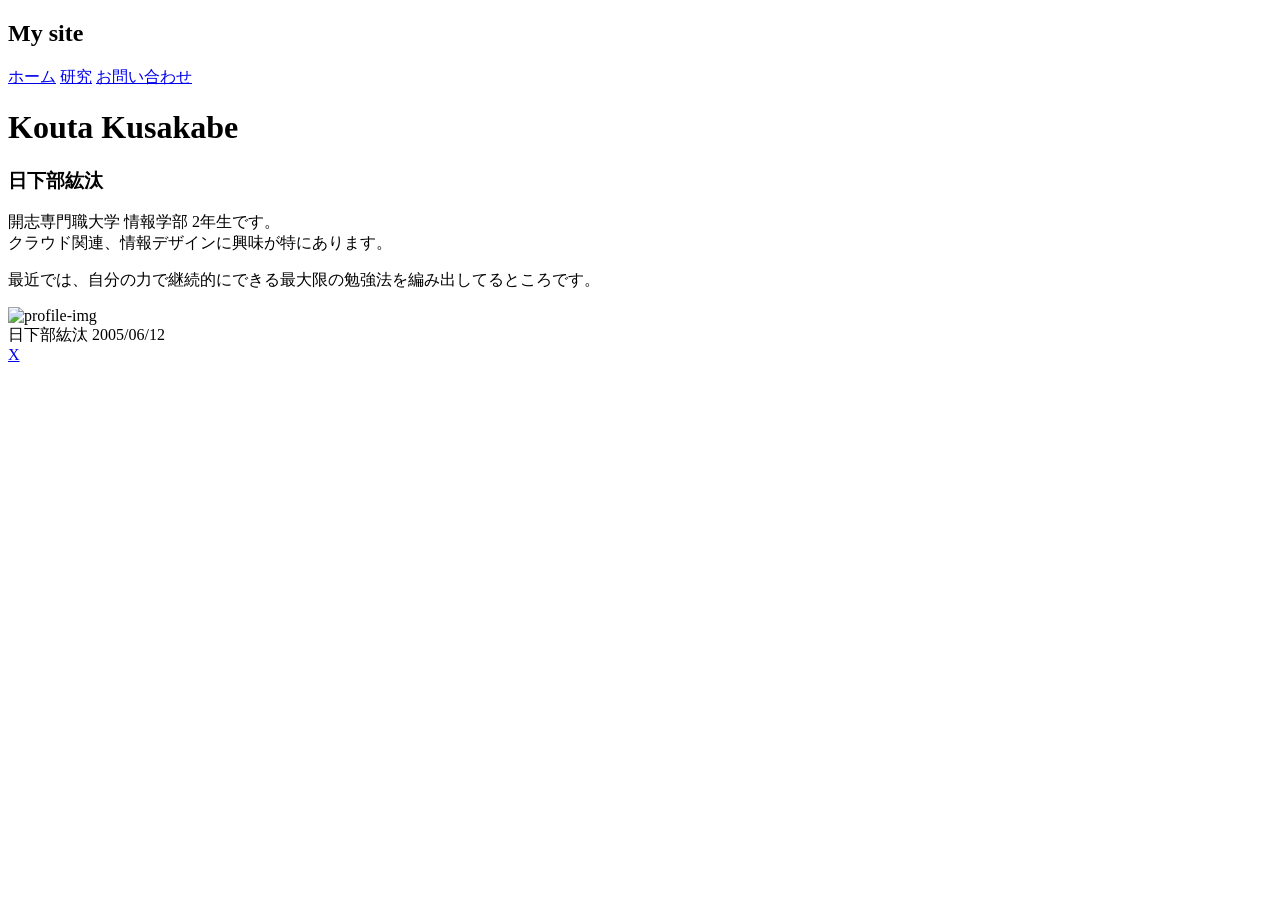
==== index.html @ 517a071d "Fix typo in introduction paragraph Signed-off-by: koutya-5009 <20125009@kaishi-pu.ac.jp>" ====
<!DOCTYPE html>
<html lang="en">
<head>
    <meta charset="UTF-8">
    <meta name="viewport" content="width=device-width, initial-scale=1.0">
    <title>自己紹介サイト</title>
    <link rel="stylesheet" href="css/style.css"
</head>
<body>
    <div class="loading-line">

    </div>
    <div class="sidebar">
        <h2>My site</h2>
        <a href="index.html">ホーム</a>
        <a href="work.html">研究</a>
        <a href="contact.html">お問い合わせ</a>
    </div>
    <main class="main-content">
    <div class="card profile-card">
    <div class="text">
        <h1>Kouta Kusakabe</h1>
        <h3>日下部紘汰</h3>
        <p>開志専門職大学 情報学部 2年生です。<br>クラウド関連、情報デザインに興味が特にあります。</p>
        <p></p>
        <p>最近では、自分の力で継続的にできる最大限の勉強法を編み出してるところです。</p>
    </div>
    <img src="img.css/日下部紘汰.png" class="profile-img" alt="profile-img">
    </div>
    <footer>日下部紘汰 2005/06/12</footer>
    <div class="circle-container">
        <a href="https://x.com/motuarukota" target="_blank" class="circle x">X</a>

        

    </div>
    </main>
</body>
</html>
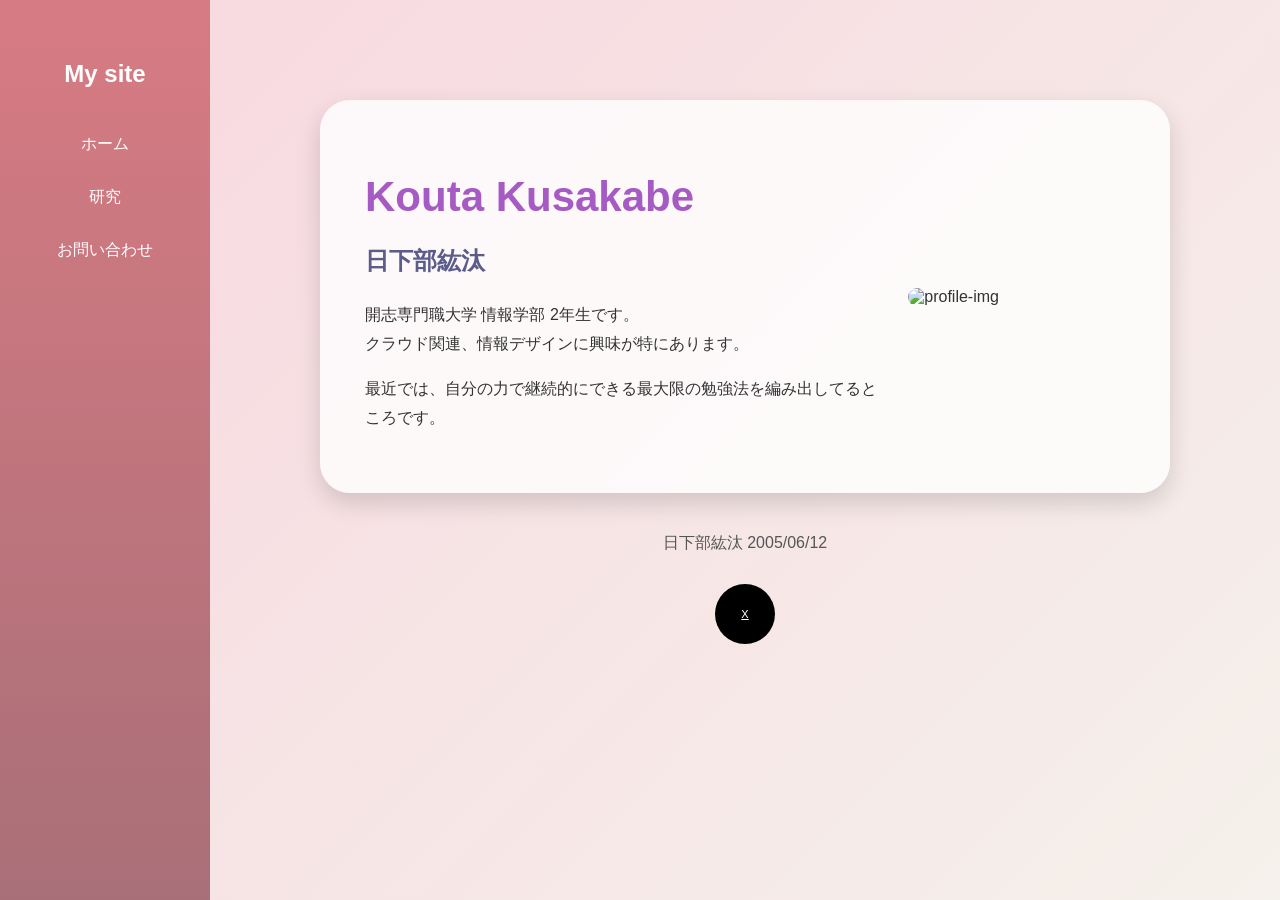
==== commit f1838f89: "Update index.html Signed-off-by: koutya-5009 <20125009@kaishi-pu.ac.jp>" ====
--- a/index.html
+++ b/index.html
@@ -4,7 +4,7 @@
     <meta charset="UTF-8">
     <meta name="viewport" content="width=device-width, initial-scale=1.0">
     <title>自己紹介サイト</title>
-    <link rel="stylesheet" href="css/style.css"
+    <link rel="stylesheet" href="style.css">
 </head>
 <body>
     <div class="loading-line">
@@ -25,7 +25,7 @@
         <p></p>
         <p>最近では、自分の力で継続的にできる最大限の勉強法を編み出してるところです。</p>
     </div>
-    <img src="img.css/日下部紘汰.png" class="profile-img" alt="profile-img">
+    <img src="img.css/kouta.png" class="profile-img" alt="profile-img">
     </div>
     <footer>日下部紘汰 2005/06/12</footer>
     <div class="circle-container">
--- a/style.css
+++ b/style.css
@@ -0,0 +1,197 @@
+*{
+    box-sizing: border-box;
+}
+body{
+    margin: 0;
+    font-family: "Arial" ,  sans-serif;
+    background: linear-Gradient(135deg, #f8d7df, #f5f1eb);
+    color: #333;
+}
+/* left menu */
+.sidebar{
+    width: 210px;
+    height: 100vh;
+    background: linear-gradient(180deg,#d77b83, #a96f78);
+    position: fixed;
+    top: 0;
+    left: 0;
+    padding-top: 40px;
+    text-align: center;
+}
+.sidebar h2 {
+    color: white;
+    margin-bottom: 30px;
+}
+.sidebar a {
+    display: block;
+    color: white;
+    text-decoration: none;
+    padding: 16px;
+    font-size: 16px;
+}
+.sidebar a:hover {
+    background: rgba(255, 255, 255, 0.25);
+}
+/* main area */
+.main-content {
+    margin-left: 210px;
+    padding: 60px;
+    min-height: 100vh;
+}
+/* card design */
+.card{
+    max-width: 850px;
+    margin:40px auto;
+    background: rgba(255, 255, 255, 0.8);
+    padding: 45px;
+    border-radius: 30px;
+    box-shadow: 0 10px 25px rgba(0, 0, 0, 0.15);
+}
+.profile-card {
+    display: flex;
+    align-items: center;
+    justify-content: space-between;
+    gap: 30px;
+}
+h1 {
+    color: #a65bc4;
+    font-size: 42px;
+    margin-bottom: 10px;
+}
+h3 {
+    color: #5c5c8b;
+    font-size: 24px;
+}
+p {
+    line-height: 1.8;
+    font-size: 16px;
+}
+.profile-img {
+    width: 250px;
+    border-radius: 30px;
+    animation: a 4.2s ease-out;
+}
+/* keyframes */
+@keyframes a {
+    0%{
+        transform: translateY(-300px) rotate(0deg);
+        opacity: 0;
+    }
+    40%{
+        transform: translateY(-100px) rotate(170deg);
+        opacity: 0.6;
+    }
+    70%{
+        transform: translateY(20px) rotate(300deg);
+        opacity: 1;
+    }
+    100%{
+        transform: translateY(0) rotate(360deg);
+    }
+    }
+/* research imges */
+.image-grid {
+    display: grid;
+    grid-template-columns: repeat(2, 1fr);
+    gap: 20px;
+    margin-top: 30px;
+}
+.image-grid img {
+    width: 100%;
+    height: 200px;
+    object-fit: cover;
+    border-radius: 25px;
+    transition: 0.3s;
+}
+.image-grid img:hover {
+    opacity: 0.7;
+    transform: scale(1.03);
+    cursor: pointer;
+}
+/* contact form */
+form {
+    display: flex;
+    flex-direction: column;
+    gap: 18px;
+}
+input, textarea {
+    width: 100%;
+    padding: 18px;
+    border: none;
+    border-radius: 25px;
+    background: #f3f0ec;
+    font-size: 15px;
+}
+button {
+    padding: 15px;
+    border: none;
+    border-radius: 25px;
+    background: #a96f78;
+    color: white;
+    font-size: 16px;
+    cursor: pointer;
+}
+button:hover {
+    background: #d77b83;
+}
+footer {
+    text-align: center;
+    margin-top: 40px;
+    color: #555;
+}
+.loading-line{
+    position: fixed;
+    top: 60%;
+    left: 50%;
+    transform: translate(-50%,-50%);
+    width: 1000px;
+    height: 15px;
+    background-color: chartreuse;
+    animation: f 2.5s forwards;
+}
+@keyframes f{
+    0%, 80%{opacity: 1;}
+    100%{opacity: 0; visibility: hidden;}
+}
+.loading-line::after{
+    content: '';
+    position: absolute;
+    top: 0;
+    left: 0;
+    width: 0;
+    height: 100%;
+    background:  linear-gradient(135deg, rgb(6, 216, 198), rgb(235, 9, 23));
+    animation: fill 2s forwards;
+}
+@keyframes fill {
+    to {width: 100%;}
+}
+.sidebar, .main-content{
+    animation: s 2.5s;
+}
+@keyframes s{
+    0%, 50%{opacity: 0;}
+    100%{opacity: 1;}
+}
+.circle-container{
+    display: flex;
+    justify-content: center;
+    gap: 20px;
+    margin-top: 30px;
+    padding-bottom: 30px;
+}
+.circle{
+    width: 60px;
+    height: 60px;
+    border-radius: 50%;
+    display: flex;
+    justify-content: center;
+    align-items: center;
+    color: white;
+    font-size: 11px;
+    cursor: pointer;
+}
+.circle:hover{
+    transform: scale(1.1);
+}
+.x{background-color: black;}
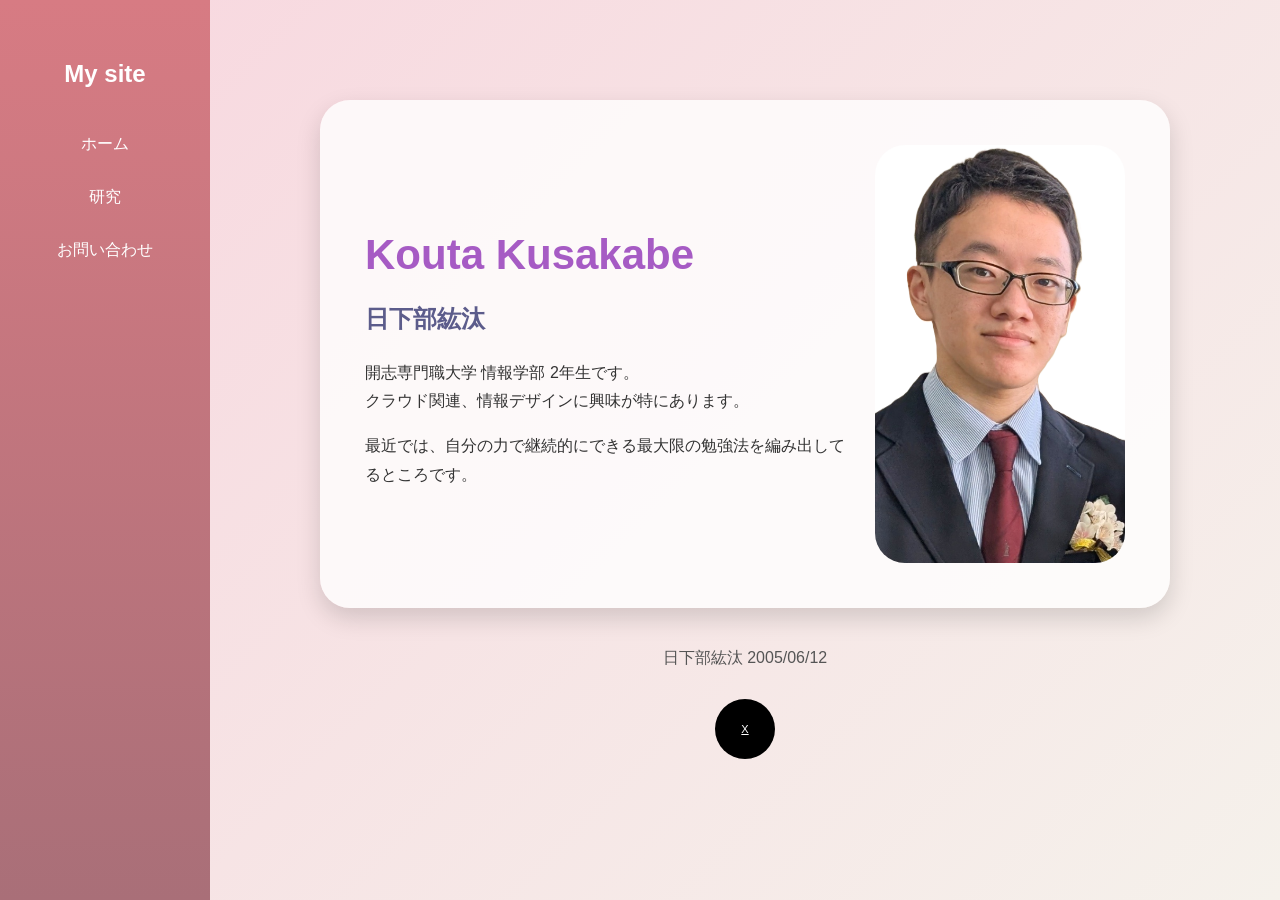
==== commit 6b108774: "Fix image source path for profile image Signed-off-by: koutya-5009 <20125009@kaishi-pu.ac.jp>" ====
--- a/index.html
+++ b/index.html
@@ -25,7 +25,7 @@
         <p></p>
         <p>最近では、自分の力で継続的にできる最大限の勉強法を編み出してるところです。</p>
     </div>
-    <img src="img.css/kouta.png" class="profile-img" alt="profile-img">
+    <img src="kouta.png" class="profile-img" alt="profile-img">
     </div>
     <footer>日下部紘汰 2005/06/12</footer>
     <div class="circle-container">
